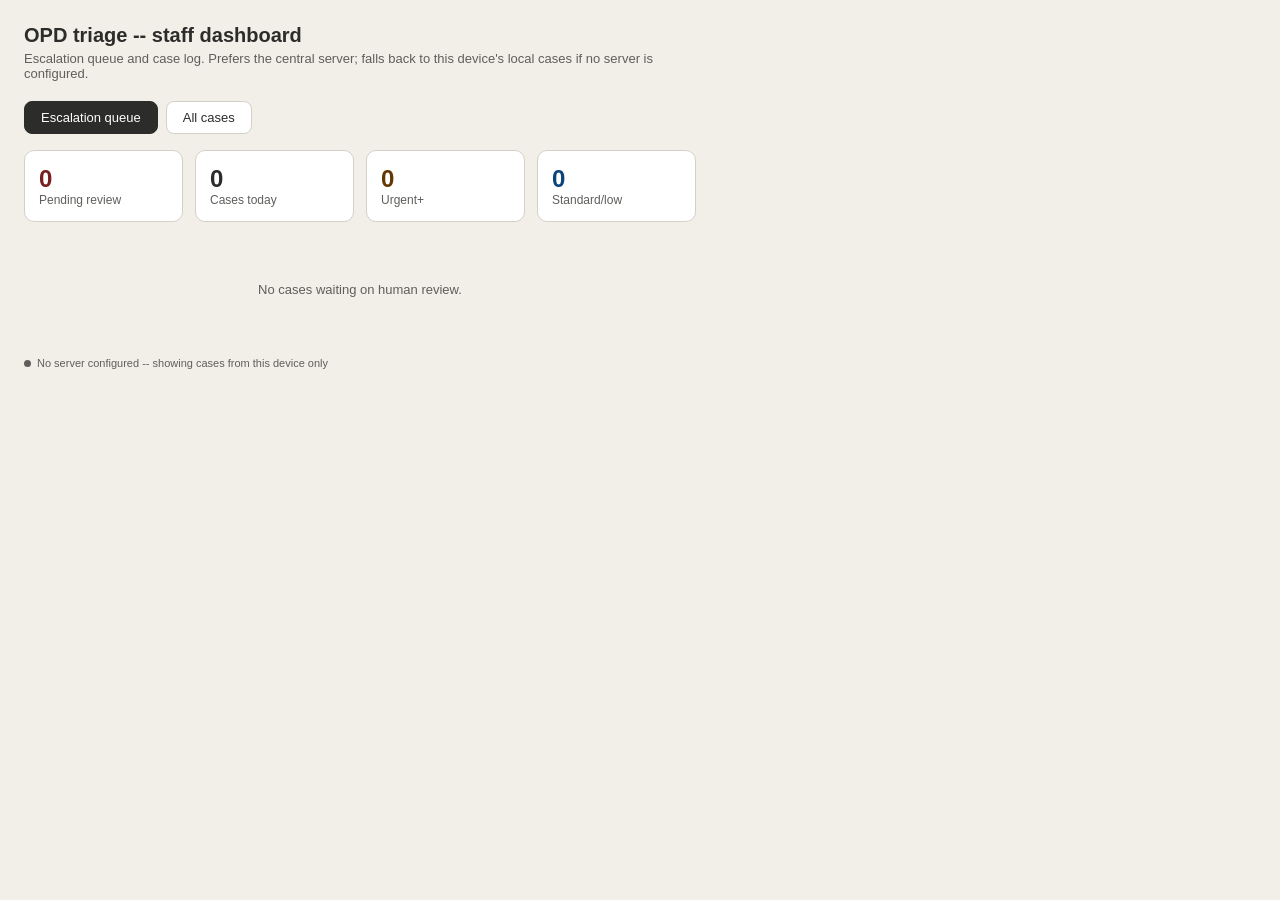
==== staff-dashboard/index.html @ 2534975d "Initial commit: OPD triage scaffold" ====
<!DOCTYPE html>
<html lang="en">
<head>
<meta charset="UTF-8">
<meta name="viewport" content="width=device-width, initial-scale=1">
<title>OPD triage -- staff dashboard</title>
<link rel="stylesheet" href="src/styles.css">
</head>
<body>
  <h1>OPD triage -- staff dashboard</h1>
  <div class="sub">Escalation queue and case log. Prefers the central server; falls back to this device's local cases if no server is configured.</div>

  <div class="tabs">
    <div class="tab active" data-p="queue">Escalation queue</div>
    <div class="tab" data-p="all">All cases</div>
  </div>

  <div class="grid" id="stats"></div>

  <div class="panel active" id="p-queue"></div>
  <div class="panel" id="p-all"></div>

  <div class="sync">
    <span class="dot" id="sourceDot"></span>
    <span id="sourceStatus">Loading…</span>
  </div>

  <script type="module" src="src/app.js"></script>
</body>
</html>
---- staff-dashboard/src/styles.css ----
:root {
  --bg: #F1EFE8; --card: #fff; --border: #D3D1C7; --text: #2C2C2A; --muted: #5F5E5A;
  --danger-bg: #FCEBEB; --danger-tx: #791F1F; --danger-bd: #E24B4A;
  --warn-bg: #FAEEDA; --warn-tx: #633806;
  --std-bg: #E6F1FB; --std-tx: #0C447C;
  --low-bg: #EAF3DE; --low-tx: #27500A;
}
* { box-sizing: border-box; }
body { font-family: -apple-system, Segoe UI, Roboto, sans-serif; background: var(--bg); color: var(--text); margin: 0; padding: 24px; font-size: 14px; max-width: 720px; }
h1 { font-size: 20px; font-weight: 600; margin: 0 0 4px; }
.sub { color: var(--muted); font-size: 13px; margin-bottom: 20px; }
.tabs { display: flex; gap: 8px; margin-bottom: 16px; }
.tab { padding: 8px 16px; border-radius: 8px; border: 1px solid var(--border); background: var(--card); cursor: pointer; font-size: 13px; }
.tab.active { background: var(--text); color: #fff; border-color: var(--text); }
.grid { display: grid; grid-template-columns: repeat(auto-fit, minmax(140px, 1fr)); gap: 12px; margin-bottom: 20px; }
.stat { background: var(--card); border: 1px solid var(--border); border-radius: 10px; padding: 14px; }
.stat .n { font-size: 24px; font-weight: 600; }
.stat .l { font-size: 12px; color: var(--muted); }
.panel { display: none; }
.panel.active { display: block; }
.card { background: var(--card); border: 1px solid var(--border); border-radius: 10px; padding: 14px 16px; margin-bottom: 10px; }
.row { display: flex; justify-content: space-between; align-items: flex-start; gap: 12px; }
.badge { font-size: 11px; font-weight: 600; padding: 3px 10px; border-radius: 20px; white-space: nowrap; }
.tier-emergency, .tier-unrecognized { background: var(--danger-bg); color: var(--danger-tx); }
.tier-urgent { background: var(--warn-bg); color: var(--warn-tx); }
.tier-standard { background: var(--std-bg); color: var(--std-tx); }
.tier-nonurgent { background: var(--low-bg); color: var(--low-tx); }
.token { margin-left: 8px; font-weight: 600; }
.meta { font-size: 12px; color: var(--muted); margin-top: 4px; }
.btns { display: flex; gap: 8px; margin-top: 10px; }
button { font-size: 12px; padding: 6px 12px; border-radius: 6px; border: 1px solid var(--border); background: #fff; cursor: pointer; }
button.primary { background: var(--text); color: #fff; border-color: var(--text); }
.empty { color: var(--muted); text-align: center; padding: 40px 0; font-size: 13px; }
.log { font-family: monospace; font-size: 11px; background: #faf9f5; border-radius: 6px; padding: 8px; color: var(--muted); margin-top: 8px; }
.sync { font-size: 11px; color: var(--muted); margin-top: 20px; display: flex; align-items: center; gap: 6px; }
.dot { width: 7px; height: 7px; border-radius: 50%; background: var(--muted); }
.dot.on { background: #639922; }
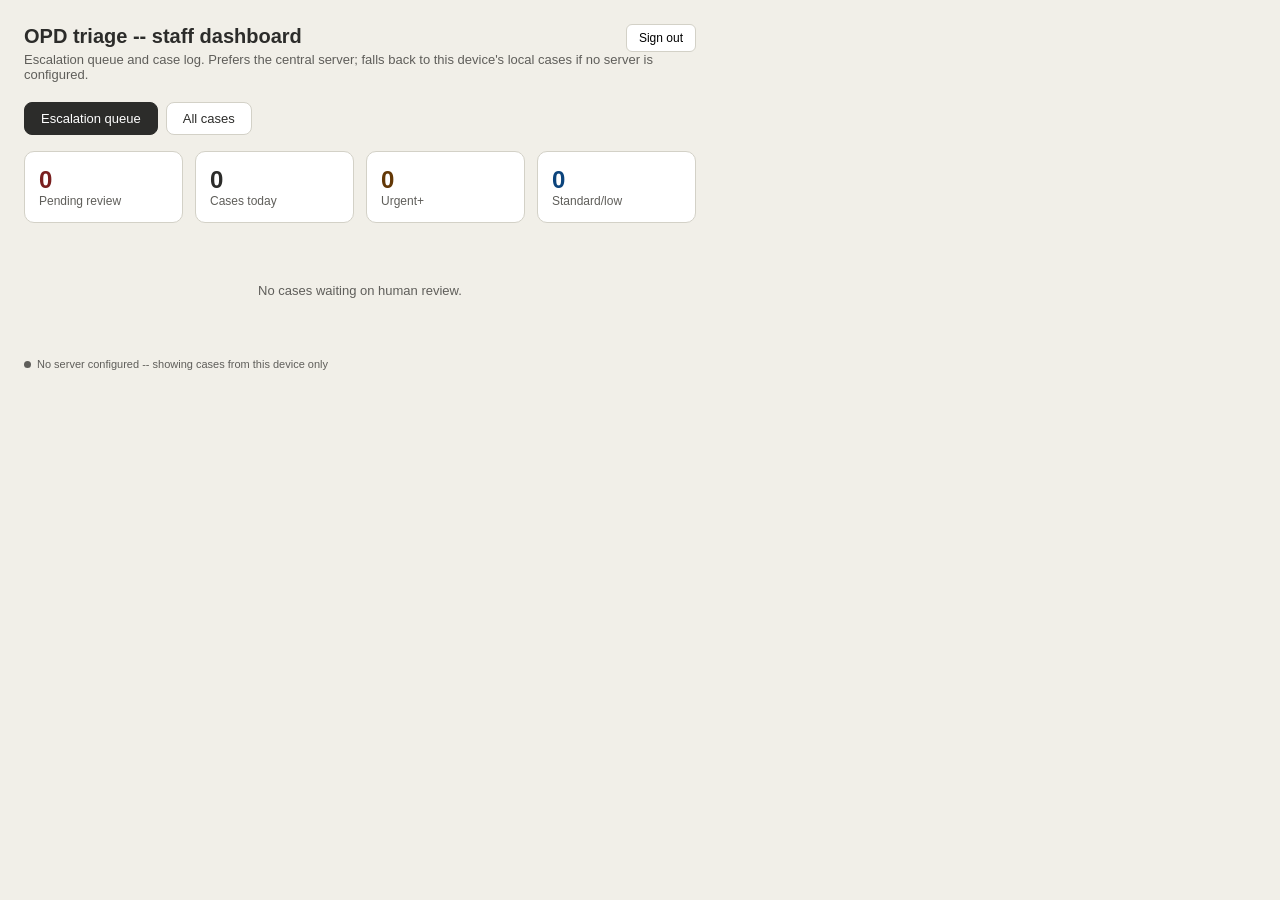
==== commit b27c2a3e: "Fix since=today filter: rolling 48h window + always include pending_review cases regardless of age" ====
--- a/staff-dashboard/index.html
+++ b/staff-dashboard/index.html
@@ -7,24 +7,45 @@
 <link rel="stylesheet" href="src/styles.css">
 </head>
 <body>
-  <h1>OPD triage -- staff dashboard</h1>
-  <div class="sub">Escalation queue and case log. Prefers the central server; falls back to this device's local cases if no server is configured.</div>
-
-  <div class="tabs">
-    <div class="tab active" data-p="queue">Escalation queue</div>
-    <div class="tab" data-p="all">All cases</div>
+  <div id="loginScreen" class="login-screen">
+    <div class="login-card">
+      <h1>Staff sign in</h1>
+      <div class="sub">Sign in to review and act on escalated cases. Viewing the queue doesn't require login, but confirming or downgrading a case does.</div>
+      <label for="username">Username</label>
+      <input id="username" autocomplete="username">
+      <label for="password">Password</label>
+      <input id="password" type="password" autocomplete="current-password">
+      <button class="primary" id="loginBtn">Sign in</button>
+      <div id="loginMsg" class="msg"></div>
+    </div>
   </div>
 
-  <div class="grid" id="stats"></div>
+  <div id="mainScreen" style="display:none">
+    <div class="topbar">
+      <h1>OPD triage -- staff dashboard</h1>
+      <div class="who">
+        <span id="whoami"></span>
+        <button id="logoutBtn">Sign out</button>
+      </div>
+    </div>
+    <div class="sub">Escalation queue and case log. Prefers the central server; falls back to this device's local cases if no server is configured.</div>
 
-  <div class="panel active" id="p-queue"></div>
-  <div class="panel" id="p-all"></div>
+    <div class="tabs">
+      <div class="tab active" data-p="queue">Escalation queue</div>
+      <div class="tab" data-p="all">All cases</div>
+    </div>
 
-  <div class="sync">
-    <span class="dot" id="sourceDot"></span>
-    <span id="sourceStatus">Loading…</span>
+    <div class="grid" id="stats"></div>
+
+    <div class="panel active" id="p-queue"></div>
+    <div class="panel" id="p-all"></div>
+
+    <div class="sync">
+      <span class="dot" id="sourceDot"></span>
+      <span id="sourceStatus">Loading…</span>
+    </div>
   </div>
 
   <script type="module" src="src/app.js"></script>
 </body>
-</html>
+</html>
--- a/staff-dashboard/src/styles.css
+++ b/staff-dashboard/src/styles.css
@@ -35,3 +35,8 @@
 .sync { font-size: 11px; color: var(--muted); margin-top: 20px; display: flex; align-items: center; gap: 6px; }
 .dot { width: 7px; height: 7px; border-radius: 50%; background: var(--muted); }
 .dot.on { background: #639922; }
+.login-screen { display: flex; align-items: center; justify-content: center; min-height: 100vh; }
+.login-card { background: var(--card); border: 1px solid var(--border); border-radius: 12px; padding: 28px; width: 320px; }
+.login-card h1 { font-size: 18px; margin: 0 0 4px; }
+.topbar { display: flex; justify-content: space-between; align-items: center; }
+.who { display: flex; align-items: center; gap: 10px; font-size: 13px; color: var(--muted); }
